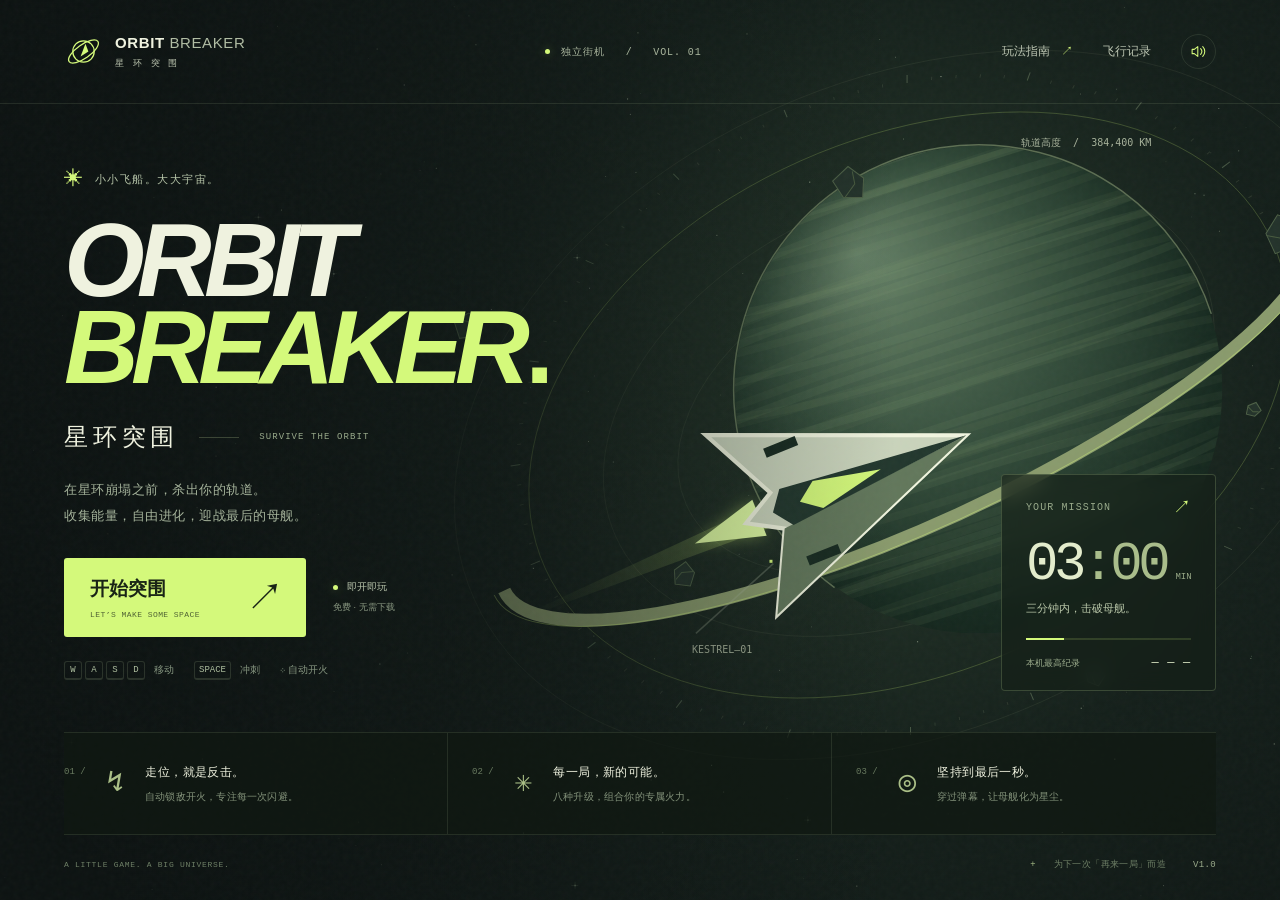
==== index.html @ 462aeab9 "feat: publish Orbit Breaker v1.0" ====
<!doctype html>
<html lang="zh-CN">
  <head>
    <meta charset="UTF-8" />
    <meta name="viewport" content="width=device-width, initial-scale=1.0, viewport-fit=cover" />
    <meta name="theme-color" content="#0c1211" />
    <meta name="description" content="星环突围 ORBIT BREAKER：三分钟太空生存街机。自动射击、自由升级、击破母舰。无需下载，电脑与手机即开即玩。" />
    <meta property="og:title" content="星环突围 · ORBIT BREAKER" />
    <meta property="og:description" content="一艘飞船，三分钟，整个星环。免费的太空生存街机。" />
    <meta property="og:type" content="website" />
    <title>星环突围 · ORBIT BREAKER</title>
    <link rel="icon" type="image/svg+xml" href="./favicon.svg" />
    <link rel="stylesheet" href="./styles.css" />
  </head>
  <body data-mode="home">
    <canvas id="universe" aria-label="星环突围游戏画面" tabindex="0"></canvas>
    <div class="grain" aria-hidden="true"></div>
    <header class="topbar">
      <a class="brand" href="./" aria-label="星环突围首页">
        <svg viewBox="0 0 40 40" aria-hidden="true"><ellipse cx="20" cy="20" rx="18" ry="7" transform="rotate(-35 20 20)"/><circle cx="20" cy="20" r="11"/><path d="M17 25 22 12 25 20Z"/></svg>
        <span>ORBIT<span class="brand-light"> BREAKER</span><small>星 环 突 围</small></span>
      </a>
      <span class="edition"><i></i> 独立街机 &nbsp; / &nbsp; VOL. 01</span>
      <nav aria-label="游戏菜单">
        <button class="text-button home-nav" id="how-to">玩法指南 <span>↗</span></button>
        <button class="text-button home-nav" id="records-button">飞行记录</button>
        <button class="icon-button" id="sound-button" aria-label="关闭音效" aria-pressed="true" title="关闭音效">
          <svg viewBox="0 0 24 24" aria-hidden="true"><path d="M11 5 6 9H3v6h3l5 4V5Zm4 3a6 6 0 0 1 0 8m3-11a10 10 0 0 1 0 14"/></svg>
        </button>
        <button class="icon-button" id="pause-button" aria-label="暂停游戏" title="暂停 · Esc" hidden>Ⅱ</button>
      </nav>
    </header>

    <main id="home" class="home">
      <section class="hero-copy" aria-labelledby="hero-title">
        <p class="eyebrow"><span class="tiny-cross">✳</span> 小小飞船。大大宇宙。</p>
        <h1 id="hero-title">ORBIT<br /><span>BREAKER<span class="title-dot">.</span></span></h1>
        <div class="chinese-title"><span>星环突围</span><span class="title-rule"></span><span class="mono">SURVIVE THE ORBIT</span></div>
        <p class="hero-description">在星环崩塌之前，杀出你的轨道。<br />收集能量，自由进化，迎战最后的母舰。</p>
        <div class="launch-actions">
          <button class="primary-button launch-button" data-start><span>开始突围<small>LET’S MAKE SOME SPACE</small></span><span class="launch-arrow">↗</span></button>
          <span class="launch-note"><span class="live-dot"></span> 即开即玩<br /><span>免费 · 无需下载</span></span>
        </div>
        <div class="key-hints"><span><kbd>W</kbd><kbd>A</kbd><kbd>S</kbd><kbd>D</kbd> 移动</span><span><kbd>SPACE</kbd> 冲刺</span><span class="auto-hint">⊹ 自动开火</span></div>
        <p class="touch-hint">左侧摇杆移动 · 右侧按钮冲刺 · 自动开火</p>
      </section>

      <aside class="mission-card">
        <div class="mission-top"><span class="mono">YOUR MISSION</span><span>↗</span></div>
        <div class="mission-number">03<span>:00</span><span class="mission-unit">MIN</span></div>
        <p>三分钟内，击破母舰。</p>
        <div class="mission-rule"></div>
        <div class="mission-bottom"><span>本机最高纪录</span><strong id="best-score">— — —</strong></div>
      </aside>

      <section class="feature-strip" aria-label="游戏特色">
        <div class="feature"><span class="feature-number">01 /</span><span class="feature-symbol">↯</span><div><h2>走位，就是反击。</h2><p>自动锁敌开火，专注每一次闪避。</p></div></div>
        <div class="feature"><span class="feature-number">02 /</span><span class="feature-symbol">✳</span><div><h2>每一局，新的可能。</h2><p>八种升级，组合你的专属火力。</p></div></div>
        <div class="feature"><span class="feature-number">03 /</span><span class="feature-symbol">◎</span><div><h2>坚持到最后一秒。</h2><p>穿过弹幕，让母舰化为星尘。</p></div></div>
      </section>
      <footer class="home-footer"><span>A LITTLE GAME. A BIG UNIVERSE.</span><span><span class="footer-cross">+</span> 为下一次「再来一局」而造 <span class="version">V1.0</span></span></footer>
    </main>

    <section id="hud" class="hud" aria-label="飞行仪表" hidden>
      <div class="hud-top">
        <div class="hud-left"><span class="hud-label">SCORE / 得分</span><strong id="score">000000</strong><span id="combo" class="combo">锁定目标，保持移动</span></div>
        <div class="hud-center"><span class="hud-label" id="mission-status">母舰将在 02:20 抵达</span><strong id="timer">03:00</strong><span class="timer-track"><span id="time-progress"></span></span></div>
        <div class="hud-right"><div class="shield-label"><span class="hud-label">SHIELD / 护盾</span><span id="health-text">100 / 100</span></div><div class="shield-track"><span id="health-bar"></span></div><span id="kills" class="hud-label">0 击破</span></div>
      </div>
      <div id="boss-hud" class="boss-hud" hidden><div><span>⚠ 毁灭者母舰</span><span id="boss-percent">100%</span></div><span class="boss-track"><span id="boss-bar"></span></span></div>
      <div class="hud-bottom"><div class="loadout"><span class="hud-label">BUILD / 改装</span><div id="loadout-icons"><span class="empty-loadout">收集绿色能量 → 三选一升级</span></div></div><div class="dash-control"><button id="dash-button" aria-label="冲刺"><span>»</span><span id="dash-label">冲刺就绪</span><kbd>SPACE</kbd></button></div></div>
      <div class="xp-row"><span id="level">LV. 01</span><div class="xp-track"><span id="xp-bar"></span></div><span id="xp-label">能量 0 / 28</span></div>
    </section>

    <div id="toast" class="toast" role="status" hidden></div>
    <div id="touch-controls" class="touch-controls" hidden><div id="joystick" class="joystick" aria-label="拖动摇杆移动"><span class="joystick-ring"></span><span id="joystick-knob" class="joystick-knob"></span><span class="joystick-label">MOVE</span></div><button id="touch-dash" class="touch-dash" aria-label="冲刺">»<small>DASH</small></button></div>

    <dialog id="help-dialog" class="panel-dialog">
      <button class="dialog-close" data-close aria-label="关闭玩法指南">×</button>
      <p class="eyebrow">FLIGHT MANUAL / 01</p><h2>第一次出航？</h2><p class="dialog-intro">你的飞船会自动攻击最近的敌人。你只管移动。</p>
      <ol class="manual-list"><li><span>01</span><div><h3>保持移动，穿过空隙。</h3><p>WASD 或方向键移动。手机拖动左下角摇杆。</p></div></li><li><span>02</span><div><h3>关键时刻，冲刺脱险。</h3><p>空格或冲刺按钮：向移动方向快速突进，短暂无敌。冷却约 3 秒。</p></div></li><li><span>03</span><div><h3>收集能量，改造飞船。</h3><p>靠近绿色晶体获取经验，升级时选择一项改装。珊瑚色晶体还会修复护盾。</p></div></li><li><span>04</span><div><h3>在三分钟内击破母舰。</h3><p>母舰在 02:20 抵达。顺着屏幕边缘的箭头接近它，边移动边输出。</p></div></li></ol>
      <p class="manual-note">Esc / P 暂停 · 升级时按 1 / 2 / 3 选择 · 切换页面会自动暂停</p>
      <button class="primary-button wide" data-start>准备好了，出发 ↗</button>
    </dialog>

    <dialog id="records-dialog" class="panel-dialog">
      <button class="dialog-close" data-close aria-label="关闭飞行记录">×</button>
      <p class="eyebrow">FLIGHT LOG</p><h2>每次出航，都算数。</h2><p class="dialog-intro">记录只保存在当前浏览器。</p>
      <div class="record-stats"><div><strong id="record-runs">0</strong><span>完成飞行</span></div><div><strong id="record-wins">0</strong><span>成功突围</span></div><div><strong id="record-kills">0</strong><span>累计击破</span></div></div>
      <div id="record-list"></div><button class="primary-button wide" data-start>开启下一次飞行 ↗</button>
    </dialog>

    <dialog id="upgrade-dialog" class="upgrade-dialog">
      <p class="eyebrow">SYSTEM UPGRADE / <span id="upgrade-level">LEVEL 02</span></p><h2>选择你的进化。</h2><p class="dialog-intro">战场已暂停。三选一，让下一轮火力更猛烈。</p>
      <div id="upgrade-options" class="upgrade-options"></div><p class="upgrade-tip">点击卡片，或按 <kbd>1</kbd> <kbd>2</kbd> <kbd>3</kbd> 选择</p>
    </dialog>

    <dialog id="pause-dialog" class="panel-dialog compact-dialog"><p class="eyebrow">TAKE A BREATH</p><h2>宇宙可以等一会儿。</h2><p class="dialog-intro">游戏已暂停。准备好后，继续你的突围。</p><button class="primary-button wide" id="resume-button">继续飞行 ↗</button><button class="secondary-button wide" id="quit-button">结束本局，返回基地</button></dialog>

    <dialog id="result-dialog" class="panel-dialog result-dialog">
      <p id="result-eyebrow" class="eyebrow">FLIGHT COMPLETE</p><div class="result-emblem" id="result-emblem">↗</div><h2 id="result-title">星环记住了你。</h2><p id="result-description" class="dialog-intro"></p>
      <div class="result-score"><span>本局得分</span><strong id="result-score">000000</strong><span id="new-record" hidden>✳ NEW PERSONAL BEST</span></div>
      <div class="record-stats result-stats"><div><strong id="result-time">00:00</strong><span>生存时间</span></div><div><strong id="result-kills">0</strong><span>击破敌舰</span></div><div><strong id="result-level">1</strong><span>改装等级</span></div></div>
      <button class="primary-button wide" data-start>再来一局 ↗</button><div class="result-actions"><button class="text-button" id="share-button">复制战绩与链接 ↗</button><button class="text-button" id="home-button">返回基地</button></div><p class="share-status" id="share-status" role="status"></p>
    </dialog>
    <noscript><div class="fatal-error">请启用 JavaScript 后再开始游戏。</div></noscript>
    <div class="fatal-error" id="fatal-error" role="alert" hidden></div>
    <script type="module" src="./src/main.mjs"></script>
  </body>
</html>
---- styles.css ----
:root{color-scheme:dark;--bg:#0c1211;--panel:#141e18;--lime:#d4f97b;--white:#eff2df;--muted:#9aa895;--line:#a4b49026;--coral:#ff9780;--font:Inter,"Helvetica Neue",Arial,"PingFang SC","Microsoft YaHei",sans-serif;--mono:"SFMono-Regular",Consolas,"Liberation Mono",monospace}
*{box-sizing:border-box}html,body{margin:0;min-height:100%;background:var(--bg);color:var(--white);font-family:var(--font)}body{overflow-x:hidden}button,a{-webkit-tap-highlight-color:transparent}button{font:inherit;color:inherit;cursor:pointer}button{border:0;background:none}button:disabled{cursor:default}button:focus-visible,a:focus-visible,canvas:focus-visible{outline:2px solid var(--lime);outline-offset:5px}button:hover{filter:brightness(1.12)}button:active{transform:translateY(1px)}a{color:inherit;text-decoration:none}[hidden]{display:none!important}::selection{background:var(--lime);color:var(--bg)}
#universe{position:fixed;inset:0;width:100%;height:100%;z-index:0;outline:none}.grain{position:fixed;inset:0;pointer-events:none;z-index:1;opacity:.045;background-image:url("data:image/svg+xml,%3Csvg viewBox='0 0 180 180' xmlns='http://www.w3.org/2000/svg'%3E%3Cfilter id='n'%3E%3CfeTurbulence type='fractalNoise' baseFrequency='.94' numOctaves='3' stitchTiles='stitch'/%3E%3C/filter%3E%3Cpath fill='%23fff' filter='url(%23n)' opacity='.7' d='M0 0h180v180H0z'/%3E%3C/svg%3E")}
.topbar{position:relative;z-index:5;height:104px;display:flex;align-items:center;justify-content:space-between;max-width:1600px;margin:auto;padding:0 5%;border-bottom:1px solid var(--line)}.brand{display:flex;align-items:center;gap:12px;font-weight:800;font-size:15px;letter-spacing:.04em}.brand svg{width:39px;height:39px;stroke:var(--lime);stroke-width:1.3;fill:none}.brand svg path{fill:var(--lime);stroke:none}.brand small{display:block;font-size:9px;letter-spacing:.35em;margin-top:6px;color:#bbc4af;font-weight:500}.brand-light{font-weight:400;color:#b1bda4}.edition{font:10px var(--mono);letter-spacing:.09em;color:#aab69e;display:flex;align-items:center}.edition i,.live-dot{display:inline-block;width:5px;height:5px;border-radius:50%;background:var(--lime);box-shadow:0 0 10px #d4f97b55}.edition i{margin-right:11px}.topbar nav{display:flex;align-items:center;gap:30px}.text-button{padding:10px 0;color:#bcc5b2;font-size:12px}.text-button span{margin-left:8px;color:var(--lime)}.icon-button{width:35px;height:35px;display:grid;place-items:center;border:1px solid var(--line);border-radius:50%;color:var(--lime);font-size:16px}.icon-button svg{width:17px;height:17px;fill:none;stroke:currentColor;stroke-width:1.5;stroke-linecap:round;stroke-linejoin:round}.icon-button[aria-pressed=false]{color:#6f7d70}.home{position:relative;z-index:2;max-width:1600px;margin:auto;padding:0 5%}.hero-copy{padding:64px 0 52px;width:57%;position:relative}.eyebrow{font-size:11px;letter-spacing:.14em;color:#b7c5a9;margin:0 0 27px;display:flex;align-items:center;gap:10px}.tiny-cross{font-size:19px;color:var(--lime)}h1{font-size:clamp(72px,8.1vw,127px);line-height:.84;letter-spacing:-.075em;margin:0 0 26px;font-weight:900;font-style:italic}h1>span{color:var(--lime)}.title-dot{font-style:normal;margin-left:3px}.chinese-title{display:flex;align-items:center;gap:20px;margin-top:30px}.chinese-title>span:first-child{font-size:24px;font-weight:500;letter-spacing:.2em}.title-rule{width:40px;height:1px;background:#a2b3864d}.mono{font:10px var(--mono);letter-spacing:.11em;color:#99aa8b}.chinese-title .mono{font-size:9px;letter-spacing:.12em}.hero-description{color:#a5b39b;font-size:13px;line-height:1.95;letter-spacing:.04em;margin:24px 0 30px}.launch-actions{display:flex;align-items:center;gap:27px}.primary-button{display:flex;justify-content:space-between;align-items:center;background:var(--lime);color:#192416;min-height:54px;padding:15px 24px;font-size:14px;font-weight:700;border-radius:3px;transition:background .15s,transform .15s}.primary-button:hover{background:#e4ffa6;box-shadow:0 5px 25px #a8d75013}.launch-button{min-width:242px;padding:18px 22px 18px 26px;text-align:left;font-size:19px}.launch-button small{display:block;font:8px var(--mono);letter-spacing:.055em;margin-top:8px;font-weight:500;opacity:.7}.launch-arrow{font:38px var(--font);font-weight:300;margin-left:37px;line-height:1}.launch-note{font-size:10px;color:#b8c4ab;line-height:2}.launch-note .live-dot{margin-right:6px}.launch-note>span:last-child{color:#899781;font-size:9px}.key-hints{display:flex;align-items:center;gap:20px;color:#879781;font-size:10px;margin-top:24px}.key-hints>span{display:flex;align-items:center;gap:3px}.key-hints kbd:last-of-type{margin-right:6px}kbd{display:inline-grid;place-items:center;min-width:18px;height:19px;padding:1px 4px;border:1px solid #a0b48c32;border-bottom-width:2px;border-radius:3px;font:9px var(--mono);color:#aebf9f}.auto-hint{gap:5px!important}.touch-hint{display:none}
.mission-card{position:absolute;right:5%;top:370px;width:215px;background:#141f18a6;backdrop-filter:blur(10px);padding:20px 24px;border:1px solid #bbd79838;border-radius:4px}.mission-top{display:flex;justify-content:space-between;align-items:center}.mission-top>span:last-child{color:var(--lime);font-size:18px}.mission-number{font:54px var(--mono);letter-spacing:-.08em;margin-top:15px;display:flex;align-items:baseline;color:#e3eccc}.mission-number>span:first-child{color:#a9bd8b}.mission-unit{font:9px var(--mono);letter-spacing:0;margin-left:9px;color:#99aa88}.mission-card p{font-size:11px;color:#b9c7a9;margin:6px 0 22px}.mission-rule{height:2px;margin-bottom:16px;background:linear-gradient(90deg,var(--lime) 23%,#d4f97b26 23%)}.mission-bottom{display:flex;justify-content:space-between;align-items:center;font-size:9px;color:#9eae8e}.mission-bottom strong{font:12px var(--mono);color:#d4e0bf;letter-spacing:.06em}.feature-strip{display:grid;grid-template-columns:repeat(3,1fr);border-top:1px solid var(--line);border-bottom:1px solid var(--line);background:#111912b3}.feature{display:flex;gap:21px;align-items:center;position:relative;padding:31px 24px 30px}.feature:not(:last-child){border-right:1px solid var(--line)}.feature:first-child{padding-left:0}.feature-number{align-self:flex-start;font:9px var(--mono);color:#697a60;margin-top:3px}.feature-symbol{font-size:29px;color:#aabf87;font-family:var(--mono);line-height:1}.feature h2{font-size:12px;font-weight:500;letter-spacing:.04em;margin:0 0 9px}.feature p{font-size:10px;letter-spacing:.02em;margin:0;color:#84937b}.home-footer{display:flex;justify-content:space-between;align-items:center;padding:23px 0;color:#6f8067;font:8px var(--mono);letter-spacing:.09em}.home-footer>span:last-child{font-family:var(--font);font-size:9px;letter-spacing:.04em}.footer-cross{margin-right:15px;color:#a0b783}.version{margin-left:24px;color:#9aab8b;font-family:var(--mono)}
body[data-mode=game]{overflow:hidden}body[data-mode=game] .topbar{position:fixed;width:100%;height:72px;max-width:none;padding:0 32px;border:0;pointer-events:none}body[data-mode=game] .topbar nav,body[data-mode=game] .brand{pointer-events:auto}body[data-mode=game] .brand small,body[data-mode=game] .edition{display:none}body[data-mode=game] .brand{font-size:11px}body[data-mode=game] .brand svg{width:28px;height:28px}body[data-mode=game] .topbar nav{gap:10px}.hud{position:fixed;z-index:3;inset:0;pointer-events:none}.hud-top{position:absolute;top:92px;left:40px;right:40px;display:flex;justify-content:space-between;gap:20px}.hud-label{font:9px var(--mono);letter-spacing:.06em;color:#9caa8e}.hud-left,.hud-center,.hud-right{display:flex;flex-direction:column;gap:8px;min-width:190px}.hud-left>strong{font:32px var(--mono);letter-spacing:-.05em}.combo{font:10px var(--font);color:var(--lime);min-height:14px}.hud-center{text-align:center;position:absolute;left:50%;transform:translateX(-50%)}.hud-center>strong{font:38px var(--mono);letter-spacing:-.06em}.timer-track{width:140px;height:2px;margin:auto;background:#a6be7930}.timer-track>span{display:block;height:100%;background:#c3d5a3;width:100%}.hud-right{align-items:flex-end}.shield-label{display:flex;align-items:center;gap:16px}.shield-label>span:last-child{font:10px var(--mono);color:#d0dcbf}.shield-track{height:6px;background:#697e5738;width:200px}.shield-track>span{display:block;height:100%;background:var(--lime);width:100%;transition:width .15s}.hud-bottom{position:absolute;bottom:60px;left:40px;right:40px;display:flex;justify-content:space-between;align-items:end}.loadout{display:flex;flex-direction:column;gap:11px}#loadout-icons{display:flex;gap:6px;min-height:32px;align-items:center}.empty-loadout{font-size:10px;color:#8b9b80}.loadout-icon{display:grid;place-items:center;width:34px;height:34px;border:1px solid #8caa6750;border-radius:4px;color:var(--lime);font-size:22px;background:#18221ae6;position:relative;pointer-events:auto}.loadout-icon small{font:9px var(--mono);position:absolute;bottom:-2px;right:0;background:#17201a;padding:1px 3px;color:#dce7cd}.dash-control{pointer-events:auto}.dash-control button{display:flex;align-items:center;gap:12px;border:1px solid #c2de9755;background:#18221a88;border-radius:4px;padding:10px 16px;color:var(--lime)}.dash-control button>span:first-child{font-size:27px}.dash-control button>span:nth-child(2){font-size:11px;min-width:55px}.dash-control button:disabled{opacity:.45}.xp-row{position:absolute;bottom:20px;left:40px;right:40px;display:flex;align-items:center;gap:15px;font:10px var(--mono);color:#bdd397}.xp-row>span{white-space:nowrap}.xp-track{flex:1;height:3px;background:#a4c88425}.xp-track>span{display:block;width:0;height:100%;background:var(--lime);transition:width .15s}.boss-hud{position:absolute;left:50%;top:193px;transform:translateX(-50%);width:min(370px,55vw)}.boss-hud>div{display:flex;justify-content:space-between;color:var(--coral);font-size:10px;margin-bottom:7px}.boss-track{display:block;height:4px;background:#ff786322}.boss-track>span{display:block;height:100%;background:var(--coral);width:100%}.toast{position:fixed;z-index:8;top:28%;left:50%;transform:translateX(-50%);background:#1a2717ed;border:1px solid #a7ce7044;border-radius:4px;color:var(--lime);font-size:12px;letter-spacing:.06em;padding:14px 22px;pointer-events:none;text-align:center;max-width:80vw}.touch-controls{display:none;position:fixed;inset:0;pointer-events:none;z-index:4}.joystick{position:absolute;left:26px;bottom:86px;width:128px;height:128px;border:1px solid #d4f97b25;background:#d4f97b05;border-radius:50%;touch-action:none;pointer-events:auto;display:grid;place-items:center;user-select:none}.joystick-ring{width:88px;height:88px;border:1px solid #d4f97b20;border-radius:50%}.joystick-knob{position:absolute;width:48px;height:48px;border-radius:50%;background:#d4f97b25;border:1px solid #d4f97b66;pointer-events:none}.joystick-label{position:absolute;bottom:-20px;font:9px var(--mono);color:#8ea77a;letter-spacing:.1em}.touch-dash{position:absolute;right:33px;bottom:104px;border-radius:50%;width:84px;height:84px;display:flex;align-items:center;justify-content:center;flex-direction:column;background:#d4f97b1a;border:1px solid #d4f97b77;color:var(--lime);font-size:38px;line-height:1;touch-action:none;pointer-events:auto}.touch-dash small{font:9px var(--mono);margin-top:3px}.touch-dash:disabled{opacity:.4}
dialog{color:var(--white);font-family:var(--font);border:1px solid #a6c87a38;background:#121b15f7;border-radius:8px;box-shadow:0 25px 100px #0009;max-height:calc(100dvh - 40px);overflow-y:auto}dialog::backdrop{background:#070d0bcc;backdrop-filter:blur(9px)}.panel-dialog{width:min(520px,calc(100% - 32px));padding:38px}.panel-dialog .eyebrow,.upgrade-dialog .eyebrow{font:9px var(--mono);color:var(--lime);margin:0 0 20px;letter-spacing:.12em}.panel-dialog h2,.upgrade-dialog h2{font-size:28px;letter-spacing:-.03em;font-weight:550;margin:0 0 15px}.dialog-intro{font-size:12px;color:#9cac8e;line-height:1.8;margin:0 0 24px}.dialog-close{position:absolute;top:14px;right:18px;font-size:25px;color:#99ad88;line-height:1}.wide{width:100%;justify-content:center;margin-top:18px}.manual-list{list-style:none;padding:0;margin:25px 0}.manual-list li{display:flex;gap:15px;margin:20px 0}.manual-list li>span{font:11px var(--mono);color:var(--lime);padding-top:2px}.manual-list h3{font-size:13px;font-weight:500;margin:0 0 6px}.manual-list p{font-size:11px;line-height:1.8;color:#92a387;margin:0}.manual-note{font-size:9px;line-height:1.9;color:#7f9273;border-top:1px solid var(--line);padding-top:15px}.record-stats{display:flex;justify-content:space-between;padding:22px 0;border-block:1px solid var(--line);margin-bottom:20px;gap:10px}.record-stats>div{display:flex;flex-direction:column;gap:8px;text-align:center;flex:1}.record-stats strong{font:24px var(--mono);color:#d1e7b1}.record-stats span{font-size:10px;color:#92a283}.empty-record{font-size:12px;color:#9cae8a;text-align:center;padding:18px 0 25px;line-height:1.9}.record-row{display:flex;align-items:center;justify-content:space-between;padding:12px 0;border-bottom:1px solid var(--line);font:11px var(--mono);color:#adbe9b}.record-row span:first-child{font-family:var(--font);color:#a6b591}.record-row strong{color:var(--lime)}.upgrade-dialog{width:min(860px,calc(100% - 32px));padding:40px;text-align:center}.upgrade-dialog .eyebrow{justify-content:center}.upgrade-options{display:grid;grid-template-columns:repeat(3,1fr);gap:14px;text-align:left}.upgrade-card{border:1px solid #a6c67940;border-radius:5px;padding:23px 20px;background:#1c281cb3;text-align:left;transition:border-color .15s,transform .15s;position:relative;min-height:225px}.upgrade-card:hover,.upgrade-card:focus-visible{border-color:var(--lime);transform:translateY(-4px);background:#233221}.upgrade-card.blue{--card-color:#b7c7ff}.upgrade-card.coral{--card-color:#ffac8e}.upgrade-card.lime{--card-color:var(--lime)}.upgrade-card .upgrade-icon{font:42px var(--mono);line-height:1.4;color:var(--card-color);display:block;margin-bottom:12px}.upgrade-card .upgrade-label{font:8px var(--mono);color:#97ab85;letter-spacing:.12em}.upgrade-card h3{font-size:17px;font-weight:500;margin:9px 0}.upgrade-card p{font-size:11px;color:#9fb58d;line-height:1.8;margin:0}.upgrade-card .choice-key{position:absolute;right:13px;top:13px}.upgrade-tip{font-size:10px;color:#7f9770;margin:24px 0 0}.compact-dialog{padding:42px 36px}.compact-dialog h2{font-size:24px}.secondary-button{border:1px solid #a6c87a38;border-radius:4px;min-height:47px;font-size:12px;color:#9fb58d;margin-top:12px}.result-dialog{text-align:center}.result-dialog .eyebrow{justify-content:center}.result-emblem{font-size:52px;color:var(--lime);line-height:1.2;margin-bottom:14px}.result-score{display:flex;flex-direction:column;gap:10px;margin:25px 0}.result-score>span:first-child{font-size:10px;color:#95a985}.result-score strong{font:52px var(--mono);color:var(--lime);letter-spacing:-.07em}.result-score #new-record{font:9px var(--mono);color:var(--coral);letter-spacing:.1em}.result-stats{border-bottom:0;margin-bottom:0;padding-bottom:6px}.result-actions{display:flex;justify-content:space-between;margin-top:14px}.share-status{font-size:10px;color:#a4b992;line-height:1.6;margin:8px 0 0;overflow-wrap:anywhere}.fatal-error{position:fixed;z-index:50;inset:25% 10% auto;padding:30px;background:#232c20;border:1px solid var(--coral);font-size:14px;line-height:1.8}
@media(min-width:1600px){.hero-copy{padding-top:80px;padding-bottom:72px}.mission-card{top:410px}}
@media(max-width:1100px){.edition{display:none}.topbar{height:86px}.hero-copy{padding-top:53px;width:65%}h1{font-size:9.1vw}.mission-card{top:338px;width:195px;right:5%;padding:18px}.feature{gap:13px;padding:26px 17px}.feature-number{display:none}.feature-symbol{font-size:26px}.feature h2{font-size:11px}.feature p{font-size:9px}.key-hints{gap:12px}.mission-number{font-size:47px}}
@media(max-width:760px){.topbar{height:76px;padding:0 6%}.brand{font-size:12px;gap:8px}.brand small{font-size:8px}.brand svg{width:31px;height:31px}.topbar nav{gap:16px}.topbar .text-button{font-size:10px}#records-button{display:none}.home{padding:0 6%}.hero-copy{padding:48px 0 32px;width:100%;min-height:630px;display:flex;flex-direction:column;align-items:flex-start}.eyebrow{font-size:9px;letter-spacing:.1em;margin-bottom:27px}h1{font-size:clamp(66px,14vw,102px);line-height:.87;letter-spacing:-.07em;margin-bottom:12px}.chinese-title{gap:12px;margin-top:15px}.chinese-title>span:first-child{font-size:19px}.chinese-title .mono{font-size:7px}.title-rule{width:28px}.hero-description{font-size:11px;line-height:1.9;margin:21px 0 25px}.launch-actions{margin-top:auto;gap:18px;padding-top:90px}.launch-button{min-width:221px;padding:17px 22px;font-size:17px}.launch-button small{font-size:7px}.launch-arrow{font-size:31px;margin-left:20px}.launch-note{font-size:9px}.launch-note>span:last-child{font-size:8px}.key-hints{margin-top:20px;gap:13px;font-size:8px}.key-hints kbd{height:17px;min-width:16px;font-size:8px}.mission-card{display:none}.feature-strip{grid-template-columns:1fr}.feature,.feature:first-child{padding:21px 0;gap:23px}.feature:not(:last-child){border-right:0;border-bottom:1px solid var(--line)}.feature-number{display:block;font-size:9px;width:25px;margin-top:3px}.feature-symbol{width:28px;text-align:center}.feature h2{font-size:12px;margin-bottom:6px}.feature p{font-size:10px}.home-footer{padding:25px 0;gap:20px;font-size:7px}.home-footer>span:last-child{font-size:8px;text-align:right}.footer-cross{display:none}.version{margin-left:9px}.hud-top{left:20px;right:20px;top:86px}.hud-left,.hud-center,.hud-right{min-width:0;gap:6px}.hud-left>strong{font-size:23px}.hud-label{font-size:8px}.hud-center>strong{font-size:30px}.hud-center .hud-label{font-size:7px}.timer-track{width:90px}.hud-right{margin-left:auto}.shield-label{flex-direction:column;align-items:flex-end;gap:5px}.shield-track{width:83px;height:4px}.shield-label>span:last-child{font-size:9px}.combo{font-size:8px;max-width:115px}.hud-bottom{bottom:68px;left:20px;right:20px}.loadout{gap:7px}.empty-loadout{font-size:9px}.loadout-icon{width:26px;height:26px;font-size:17px}#loadout-icons{flex-wrap:wrap;max-width:235px}.loadout-icon small{font-size:7px}.dash-control button{gap:7px;padding:8px 10px}.dash-control button>span:nth-child(2){font-size:9px}.dash-control button kbd{display:none}.xp-row{bottom:25px;left:20px;right:20px;gap:10px;font-size:8px}body[data-mode=game] .topbar{height:62px;padding:0 20px}body[data-mode=game] .brand-light{display:none}.boss-hud{top:167px;width:52vw}.boss-hud>div{font-size:8px}.panel-dialog{padding:30px 25px;max-height:calc(100dvh - 30px)}.panel-dialog h2{font-size:24px}.dialog-intro{font-size:11px}.upgrade-dialog{padding:26px 22px}.upgrade-dialog h2{font-size:24px}.upgrade-options{grid-template-columns:1fr;gap:9px}.upgrade-card{min-height:110px;padding:18px 16px 16px 84px}.upgrade-card .upgrade-icon{position:absolute;left:20px;top:22px;font-size:33px}.upgrade-card h3{font-size:16px;margin:6px 0}.upgrade-card p{font-size:10px}.upgrade-card .choice-key{top:11px;right:11px}.upgrade-tip{margin-top:18px}.upgrade-dialog .dialog-intro{margin-bottom:19px}.record-stats strong{font-size:22px}.result-score strong{font-size:44px}}
@media(pointer:coarse),(max-width:760px){.key-hints{display:none}.touch-hint{display:block;font-size:9px;color:#8fa27d;margin:19px 0 0;letter-spacing:.04em}.touch-controls:not([hidden]){display:block}.dash-control{display:none}.hud-bottom{bottom:58px}.empty-loadout{font-size:9px}.loadout .hud-label{display:none}}
@media(max-height:600px) and (orientation:landscape){.topbar{height:65px}.hero-copy{padding-top:30px;padding-bottom:30px}.hero-description{margin:15px 0 20px}.key-hints{margin-top:17px}.mission-card{top:290px}.hud-top{top:70px}.boss-hud{top:143px}.panel-dialog{padding:25px}.result-emblem{display:none}.result-score{margin:14px 0}.result-score strong{font-size:34px}.record-stats{padding:14px 0}.upgrade-options{grid-template-columns:repeat(3,1fr)}.upgrade-card{padding:15px;min-height:175px}.upgrade-card .upgrade-icon{position:static;font-size:28px;margin-bottom:7px}.upgrade-dialog{padding:23px}.joystick{bottom:70px;width:110px;height:110px}.touch-dash{bottom:85px;width:74px;height:74px}.hud-bottom{bottom:55px}}
@media(prefers-reduced-motion:reduce){*{scroll-behavior:auto!important;transition:none!important}.grain{display:none}}
@media(max-width:760px){#records-button{display:block}.topbar nav{gap:12px}.joystick{bottom:110px}}
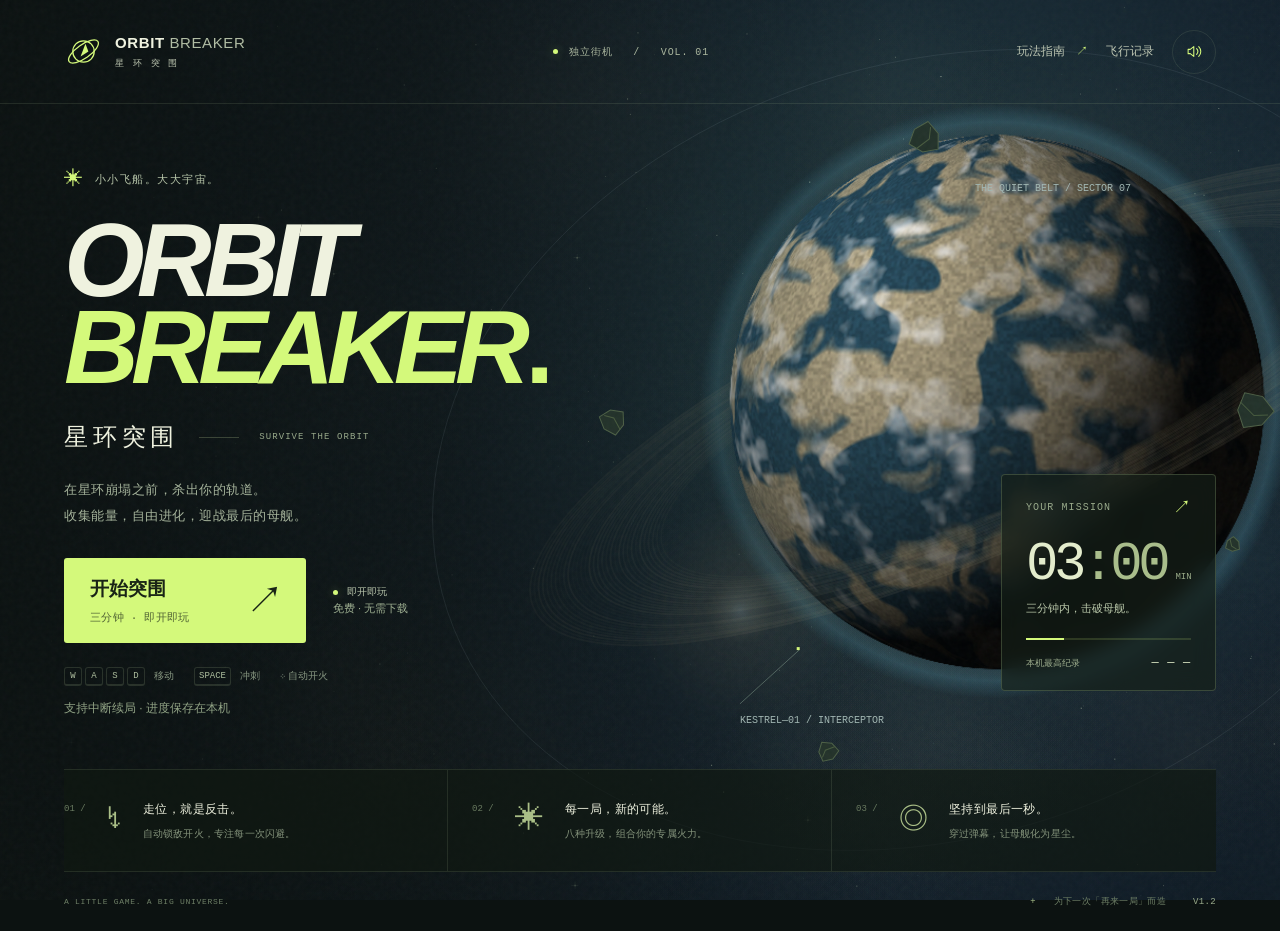
==== commit 566db5ea: "feat: improve mobile controls and resume in v1.2.0" ====
--- a/index.html
+++ b/index.html
@@ -4,45 +4,89 @@
     <meta charset="UTF-8" />
     <meta name="viewport" content="width=device-width, initial-scale=1.0, viewport-fit=cover" />
     <meta name="theme-color" content="#0c1211" />
-    <meta name="description" content="星环突围 ORBIT BREAKER：三分钟太空生存街机。自动射击、自由升级、击破母舰。无需下载，电脑与手机即开即玩。" />
+    <meta
+      name="description"
+      content="星环突围 ORBIT BREAKER：三分钟太空生存街机。自动射击、自由升级、击破母舰。无需下载，电脑与手机即开即玩。"
+    />
     <meta property="og:title" content="星环突围 · ORBIT BREAKER" />
     <meta property="og:description" content="一艘飞船，三分钟，整个星环。免费的太空生存街机。" />
     <meta property="og:type" content="website" />
     <title>星环突围 · ORBIT BREAKER</title>
-    <link rel="icon" type="image/svg+xml" href="./favicon.svg" />
-    <link rel="stylesheet" href="./styles.css" />
+    <link rel="icon" type="image/svg+xml" href="./releases/1.2.0/favicon.svg" />
+    <link rel="stylesheet" href="./releases/1.2.0/styles.css" />
+    <link rel="stylesheet" href="./releases/1.2.0/mobile.css" />
   </head>
   <body data-mode="home">
     <canvas id="universe" aria-label="星环突围游戏画面" tabindex="0"></canvas>
     <div class="grain" aria-hidden="true"></div>
     <header class="topbar">
       <a class="brand" href="./" aria-label="星环突围首页">
-        <svg viewBox="0 0 40 40" aria-hidden="true"><ellipse cx="20" cy="20" rx="18" ry="7" transform="rotate(-35 20 20)"/><circle cx="20" cy="20" r="11"/><path d="M17 25 22 12 25 20Z"/></svg>
+        <svg viewBox="0 0 40 40" aria-hidden="true">
+          <ellipse cx="20" cy="20" rx="18" ry="7" transform="rotate(-35 20 20)" />
+          <circle cx="20" cy="20" r="11" />
+          <path d="M17 25 22 12 25 20Z" />
+        </svg>
         <span>ORBIT<span class="brand-light"> BREAKER</span><small>星 环 突 围</small></span>
       </a>
       <span class="edition"><i></i> 独立街机 &nbsp; / &nbsp; VOL. 01</span>
       <nav aria-label="游戏菜单">
         <button class="text-button home-nav" id="how-to">玩法指南 <span>↗</span></button>
         <button class="text-button home-nav" id="records-button">飞行记录</button>
-        <button class="icon-button" id="sound-button" aria-label="关闭音效" aria-pressed="true" title="关闭音效">
-          <svg viewBox="0 0 24 24" aria-hidden="true"><path d="M11 5 6 9H3v6h3l5 4V5Zm4 3a6 6 0 0 1 0 8m3-11a10 10 0 0 1 0 14"/></svg>
+        <button
+          class="icon-button"
+          id="sound-button"
+          aria-label="关闭音效"
+          aria-pressed="true"
+          title="关闭音效"
+        >
+          <svg viewBox="0 0 24 24" aria-hidden="true">
+            <path d="M11 5 6 9H3v6h3l5 4V5Zm4 3a6 6 0 0 1 0 8m3-11a10 10 0 0 1 0 14" />
+          </svg>
         </button>
-        <button class="icon-button" id="pause-button" aria-label="暂停游戏" title="暂停 · Esc" hidden>Ⅱ</button>
+        <button
+          class="icon-button"
+          id="pause-button"
+          aria-label="暂停游戏"
+          title="暂停 · Esc"
+          hidden
+        >
+          Ⅱ
+        </button>
       </nav>
     </header>
 
     <main id="home" class="home">
       <section class="hero-copy" aria-labelledby="hero-title">
         <p class="eyebrow"><span class="tiny-cross">✳</span> 小小飞船。大大宇宙。</p>
-        <h1 id="hero-title">ORBIT<br /><span>BREAKER<span class="title-dot">.</span></span></h1>
-        <div class="chinese-title"><span>星环突围</span><span class="title-rule"></span><span class="mono">SURVIVE THE ORBIT</span></div>
-        <p class="hero-description">在星环崩塌之前，杀出你的轨道。<br />收集能量，自由进化，迎战最后的母舰。</p>
+        <h1 id="hero-title">
+          ORBIT<br /><span>BREAKER<span class="title-dot">.</span></span>
+        </h1>
+        <div class="chinese-title">
+          <span>星环突围</span><span class="title-rule"></span
+          ><span class="mono">SURVIVE THE ORBIT</span>
+        </div>
+        <p class="hero-description">
+          在星环崩塌之前，杀出你的轨道。<br />收集能量，自由进化，迎战最后的母舰。
+        </p>
         <div class="launch-actions">
-          <button class="primary-button launch-button" data-start><span>开始突围<small>LET’S MAKE SOME SPACE</small></span><span class="launch-arrow">↗</span></button>
-          <span class="launch-note"><span class="live-dot"></span> 即开即玩<br /><span>免费 · 无需下载</span></span>
-        </div>
-        <div class="key-hints"><span><kbd>W</kbd><kbd>A</kbd><kbd>S</kbd><kbd>D</kbd> 移动</span><span><kbd>SPACE</kbd> 冲刺</span><span class="auto-hint">⊹ 自动开火</span></div>
-        <p class="touch-hint">左侧摇杆移动 · 右侧按钮冲刺 · 自动开火</p>
+          <button class="primary-button launch-button" id="launch-button" data-start>
+            <span
+              ><span id="launch-title">开始突围</span
+              ><small id="launch-subtitle">三分钟 · 即开即玩</small></span
+            ><span class="launch-arrow">↗</span>
+          </button>
+          <span class="launch-note"
+            ><span class="live-dot"></span> 即开即玩<br /><span class="download-note"
+              >免费 · 无需下载</span
+            ><button id="new-run-button" class="text-button" hidden>新开一局 ↗</button></span
+          >
+        </div>
+        <div class="key-hints">
+          <span><kbd>W</kbd><kbd>A</kbd><kbd>S</kbd><kbd>D</kbd> 移动</span
+          ><span><kbd>SPACE</kbd> 冲刺</span><span class="auto-hint">⊹ 自动开火</span>
+        </div>
+        <p class="touch-hint">拖动飞行 · 快划或双击冲刺</p>
+        <p class="save-note" id="save-state-hint">支持中断续局 · 进度保存在本机</p>
       </section>
 
       <aside class="mission-card">
@@ -50,61 +94,190 @@
         <div class="mission-number">03<span>:00</span><span class="mission-unit">MIN</span></div>
         <p>三分钟内，击破母舰。</p>
         <div class="mission-rule"></div>
-        <div class="mission-bottom"><span>本机最高纪录</span><strong id="best-score">— — —</strong></div>
+        <div class="mission-bottom">
+          <span>本机最高纪录</span><strong id="best-score">— — —</strong>
+        </div>
       </aside>
 
       <section class="feature-strip" aria-label="游戏特色">
-        <div class="feature"><span class="feature-number">01 /</span><span class="feature-symbol">↯</span><div><h2>走位，就是反击。</h2><p>自动锁敌开火，专注每一次闪避。</p></div></div>
-        <div class="feature"><span class="feature-number">02 /</span><span class="feature-symbol">✳</span><div><h2>每一局，新的可能。</h2><p>八种升级，组合你的专属火力。</p></div></div>
-        <div class="feature"><span class="feature-number">03 /</span><span class="feature-symbol">◎</span><div><h2>坚持到最后一秒。</h2><p>穿过弹幕，让母舰化为星尘。</p></div></div>
+        <div class="feature">
+          <span class="feature-number">01 /</span><span class="feature-symbol">↯</span>
+          <div>
+            <h2>走位，就是反击。</h2>
+            <p>自动锁敌开火，专注每一次闪避。</p>
+          </div>
+        </div>
+        <div class="feature">
+          <span class="feature-number">02 /</span><span class="feature-symbol">✳</span>
+          <div>
+            <h2>每一局，新的可能。</h2>
+            <p>八种升级，组合你的专属火力。</p>
+          </div>
+        </div>
+        <div class="feature">
+          <span class="feature-number">03 /</span><span class="feature-symbol">◎</span>
+          <div>
+            <h2>坚持到最后一秒。</h2>
+            <p>穿过弹幕，让母舰化为星尘。</p>
+          </div>
+        </div>
       </section>
-      <footer class="home-footer"><span>A LITTLE GAME. A BIG UNIVERSE.</span><span><span class="footer-cross">+</span> 为下一次「再来一局」而造 <span class="version">V1.0</span></span></footer>
+      <footer class="home-footer">
+        <span>A LITTLE GAME. A BIG UNIVERSE.</span
+        ><span
+          ><span class="footer-cross">+</span> 为下一次「再来一局」而造
+          <span class="version">V1.2</span></span
+        >
+      </footer>
     </main>
 
     <section id="hud" class="hud" aria-label="飞行仪表" hidden>
       <div class="hud-top">
-        <div class="hud-left"><span class="hud-label">SCORE / 得分</span><strong id="score">000000</strong><span id="combo" class="combo">锁定目标，保持移动</span></div>
-        <div class="hud-center"><span class="hud-label" id="mission-status">母舰将在 02:20 抵达</span><strong id="timer">03:00</strong><span class="timer-track"><span id="time-progress"></span></span></div>
-        <div class="hud-right"><div class="shield-label"><span class="hud-label">SHIELD / 护盾</span><span id="health-text">100 / 100</span></div><div class="shield-track"><span id="health-bar"></span></div><span id="kills" class="hud-label">0 击破</span></div>
-      </div>
-      <div id="boss-hud" class="boss-hud" hidden><div><span>⚠ 毁灭者母舰</span><span id="boss-percent">100%</span></div><span class="boss-track"><span id="boss-bar"></span></span></div>
-      <div class="hud-bottom"><div class="loadout"><span class="hud-label">BUILD / 改装</span><div id="loadout-icons"><span class="empty-loadout">收集绿色能量 → 三选一升级</span></div></div><div class="dash-control"><button id="dash-button" aria-label="冲刺"><span>»</span><span id="dash-label">冲刺就绪</span><kbd>SPACE</kbd></button></div></div>
-      <div class="xp-row"><span id="level">LV. 01</span><div class="xp-track"><span id="xp-bar"></span></div><span id="xp-label">能量 0 / 28</span></div>
+        <div class="hud-left">
+          <span class="hud-label">得分</span><strong id="score">000000</strong
+          ><span id="combo" class="combo">锁定目标，保持移动</span>
+        </div>
+        <div class="hud-center">
+          <span class="hud-label" id="mission-status">母舰 02:20</span
+          ><strong id="timer">03:00</strong
+          ><span class="timer-track"><span id="time-progress"></span></span>
+        </div>
+        <div class="hud-right">
+          <div class="shield-label">
+            <span class="hud-label">护盾</span><span id="health-text">100 / 100</span>
+          </div>
+          <div class="shield-track"><span id="health-bar"></span></div>
+          <span id="kills" class="hud-label">0 击破</span>
+        </div>
+      </div>
+      <div id="boss-hud" class="boss-hud" hidden>
+        <div><span>⚠ 毁灭者母舰</span><span id="boss-percent">100%</span></div>
+        <span class="boss-track"><span id="boss-bar"></span></span>
+      </div>
+      <div class="hud-bottom">
+        <div class="loadout">
+          <span class="hud-label">改装</span>
+          <div id="loadout-icons"><span class="empty-loadout">收集绿光，选择改装</span></div>
+        </div>
+        <div class="dash-control">
+          <button id="dash-button" aria-label="冲刺">
+            <span>»</span><span id="dash-label">冲刺就绪</span><kbd>SPACE</kbd>
+          </button>
+        </div>
+      </div>
+      <div class="xp-row">
+        <span id="level">LV. 01</span>
+        <div class="xp-track"><span id="xp-bar"></span></div>
+        <span id="xp-label">能量 0 / 16</span>
+      </div>
     </section>
 
     <div id="toast" class="toast" role="status" hidden></div>
-    <div id="touch-controls" class="touch-controls" hidden><div id="joystick" class="joystick" aria-label="拖动摇杆移动"><span class="joystick-ring"></span><span id="joystick-knob" class="joystick-knob"></span><span class="joystick-label">MOVE</span></div><button id="touch-dash" class="touch-dash" aria-label="冲刺">»<small>DASH</small></button></div>
+    <div id="touch-controls" class="touch-controls" hidden>
+      <div id="joystick" class="joystick" aria-label="拖动摇杆移动">
+        <span class="joystick-ring"></span><span id="joystick-knob" class="joystick-knob"></span
+        ><span class="joystick-label">拖动飞行</span>
+      </div>
+      <button id="touch-dash" class="touch-dash" aria-label="冲刺">
+        »<small id="touch-dash-label">冲刺</small>
+      </button>
+    </div>
 
     <dialog id="help-dialog" class="panel-dialog">
       <button class="dialog-close" data-close aria-label="关闭玩法指南">×</button>
-      <p class="eyebrow">FLIGHT MANUAL / 01</p><h2>第一次出航？</h2><p class="dialog-intro">你的飞船会自动攻击最近的敌人。你只管移动。</p>
-      <ol class="manual-list"><li><span>01</span><div><h3>保持移动，穿过空隙。</h3><p>WASD 或方向键移动。手机拖动左下角摇杆。</p></div></li><li><span>02</span><div><h3>关键时刻，冲刺脱险。</h3><p>空格或冲刺按钮：向移动方向快速突进，短暂无敌。冷却约 3 秒。</p></div></li><li><span>03</span><div><h3>收集能量，改造飞船。</h3><p>靠近绿色晶体获取经验，升级时选择一项改装。珊瑚色晶体还会修复护盾。</p></div></li><li><span>04</span><div><h3>在三分钟内击破母舰。</h3><p>母舰在 02:20 抵达。顺着屏幕边缘的箭头接近它，边移动边输出。</p></div></li></ol>
-      <p class="manual-note">Esc / P 暂停 · 升级时按 1 / 2 / 3 选择 · 切换页面会自动暂停</p>
-      <button class="primary-button wide" data-start>准备好了，出发 ↗</button>
+      <p class="eyebrow">FLIGHT MANUAL / 01</p>
+      <h2>第一次出航？</h2>
+      <p class="dialog-intro">你的飞船会自动攻击最近的敌人。你只管移动。</p>
+      <ol class="manual-list">
+        <li>
+          <span>01</span>
+          <div>
+            <h3>保持移动，穿过空隙。</h3>
+            <p>WASD 或方向键移动。手机按住战场拖动，摇杆会跟随手指。</p>
+          </div>
+        </li>
+        <li>
+          <span>02</span>
+          <div>
+            <h3>关键时刻，冲刺脱险。</h3>
+            <p>
+              按住拖动后快速划动，或双击战场即可冲刺。也支持空格和冲刺按钮；静止时沿上次移动方向突进。
+            </p>
+          </div>
+        </li>
+        <li>
+          <span>03</span>
+          <div>
+            <h3>收集能量，改造飞船。</h3>
+            <p>靠近绿色晶体获取经验，升级时选择一项改装。珊瑚色晶体还会修复护盾。</p>
+          </div>
+        </li>
+        <li>
+          <span>04</span>
+          <div>
+            <h3>在三分钟内击破母舰。</h3>
+            <p>母舰在 02:20 抵达。顺着屏幕边缘的箭头接近它，边移动边输出。</p>
+          </div>
+        </li>
+      </ol>
+      <p class="manual-note">Esc / P 暂停 · 升级时按 1 / 2 / 3 选择 · 自动保存进度，切回可继续</p>
+      <button class="primary-button wide" data-start>开启新飞行 ↗</button>
     </dialog>
 
     <dialog id="records-dialog" class="panel-dialog">
       <button class="dialog-close" data-close aria-label="关闭飞行记录">×</button>
-      <p class="eyebrow">FLIGHT LOG</p><h2>每次出航，都算数。</h2><p class="dialog-intro">记录只保存在当前浏览器。</p>
-      <div class="record-stats"><div><strong id="record-runs">0</strong><span>完成飞行</span></div><div><strong id="record-wins">0</strong><span>成功突围</span></div><div><strong id="record-kills">0</strong><span>累计击破</span></div></div>
-      <div id="record-list"></div><button class="primary-button wide" data-start>开启下一次飞行 ↗</button>
+      <p class="eyebrow">FLIGHT LOG</p>
+      <h2>每次出航，都算数。</h2>
+      <p class="dialog-intro">记录只保存在当前浏览器。</p>
+      <div class="record-stats">
+        <div><strong id="record-runs">0</strong><span>完成飞行</span></div>
+        <div><strong id="record-wins">0</strong><span>成功突围</span></div>
+        <div><strong id="record-kills">0</strong><span>累计击破</span></div>
+      </div>
+      <div id="record-list"></div>
+      <button class="primary-button wide" data-start>开启下一次飞行 ↗</button>
     </dialog>
 
     <dialog id="upgrade-dialog" class="upgrade-dialog">
-      <p class="eyebrow">SYSTEM UPGRADE / <span id="upgrade-level">LEVEL 02</span></p><h2>选择你的进化。</h2><p class="dialog-intro">战场已暂停。三选一，让下一轮火力更猛烈。</p>
-      <div id="upgrade-options" class="upgrade-options"></div><p class="upgrade-tip">点击卡片，或按 <kbd>1</kbd> <kbd>2</kbd> <kbd>3</kbd> 选择</p>
-    </dialog>
-
-    <dialog id="pause-dialog" class="panel-dialog compact-dialog"><p class="eyebrow">TAKE A BREATH</p><h2>宇宙可以等一会儿。</h2><p class="dialog-intro">游戏已暂停。准备好后，继续你的突围。</p><button class="primary-button wide" id="resume-button">继续飞行 ↗</button><button class="secondary-button wide" id="quit-button">结束本局，返回基地</button></dialog>
+      <p class="eyebrow">SYSTEM UPGRADE / <span id="upgrade-level">LEVEL 02</span></p>
+      <h2>选择你的进化。</h2>
+      <p class="dialog-intro">战场已暂停。三选一，让下一轮火力更猛烈。</p>
+      <div id="upgrade-options" class="upgrade-options"></div>
+      <p class="upgrade-tip">点击卡片，或按 <kbd>1</kbd> <kbd>2</kbd> <kbd>3</kbd> 选择</p>
+    </dialog>
+
+    <dialog id="pause-dialog" class="panel-dialog compact-dialog">
+      <p class="eyebrow">TAKE A BREATH</p>
+      <h2>宇宙可以等一会儿。</h2>
+      <p class="dialog-intro" id="pause-description">进度已保存。准备好后，继续你的突围。</p>
+      <button class="primary-button wide" id="resume-button">继续飞行 ↗</button
+      ><button class="secondary-button wide" id="save-home-button">保存并返回基地</button
+      ><button class="text-button wide" id="quit-button">放弃本局</button>
+    </dialog>
 
     <dialog id="result-dialog" class="panel-dialog result-dialog">
-      <p id="result-eyebrow" class="eyebrow">FLIGHT COMPLETE</p><div class="result-emblem" id="result-emblem">↗</div><h2 id="result-title">星环记住了你。</h2><p id="result-description" class="dialog-intro"></p>
-      <div class="result-score"><span>本局得分</span><strong id="result-score">000000</strong><span id="new-record" hidden>✳ NEW PERSONAL BEST</span></div>
-      <div class="record-stats result-stats"><div><strong id="result-time">00:00</strong><span>生存时间</span></div><div><strong id="result-kills">0</strong><span>击破敌舰</span></div><div><strong id="result-level">1</strong><span>改装等级</span></div></div>
-      <button class="primary-button wide" data-start>再来一局 ↗</button><div class="result-actions"><button class="text-button" id="share-button">复制战绩与链接 ↗</button><button class="text-button" id="home-button">返回基地</button></div><p class="share-status" id="share-status" role="status"></p>
+      <p id="result-eyebrow" class="eyebrow">FLIGHT COMPLETE</p>
+      <div class="result-emblem" id="result-emblem">↗</div>
+      <h2 id="result-title">星环记住了你。</h2>
+      <p id="result-description" class="dialog-intro"></p>
+      <div class="result-score">
+        <span>本局得分</span><strong id="result-score">000000</strong
+        ><span id="new-record" hidden>✳ NEW PERSONAL BEST</span>
+      </div>
+      <div class="record-stats result-stats">
+        <div><strong id="result-time">00:00</strong><span>生存时间</span></div>
+        <div><strong id="result-kills">0</strong><span>击破敌舰</span></div>
+        <div><strong id="result-level">1</strong><span>改装等级</span></div>
+      </div>
+      <button class="primary-button wide" data-start>再来一局 ↗</button>
+      <div class="result-actions">
+        <button class="text-button" id="share-button">复制战绩与链接 ↗</button
+        ><button class="text-button" id="home-button">返回基地</button>
+      </div>
+      <p class="share-status" id="share-status" role="status"></p>
     </dialog>
     <noscript><div class="fatal-error">请启用 JavaScript 后再开始游戏。</div></noscript>
     <div class="fatal-error" id="fatal-error" role="alert" hidden></div>
-    <script type="module" src="./src/main.mjs"></script>
+    <script type="module" src="./releases/1.2.0/src/main.mjs"></script>
   </body>
 </html>
--- a/releases/1.2.0/styles.css
+++ b/releases/1.2.0/styles.css
@@ -0,0 +1,17 @@
+:root{color-scheme:dark;--bg:#0c1211;--panel:#141e18;--lime:#d4f97b;--white:#eff2df;--muted:#9aa895;--line:#a4b49026;--coral:#ff9780;--font:Inter,"Helvetica Neue",Arial,"PingFang SC","Microsoft YaHei",sans-serif;--mono:"SFMono-Regular",Consolas,"Liberation Mono",monospace}
+*{box-sizing:border-box}html,body{margin:0;min-height:100%;background:var(--bg);color:var(--white);font-family:var(--font)}body{overflow-x:hidden}button,a{-webkit-tap-highlight-color:transparent}button{font:inherit;color:inherit;cursor:pointer}button{border:0;background:none}button:disabled{cursor:default}button:focus-visible,a:focus-visible,canvas:focus-visible{outline:2px solid var(--lime);outline-offset:5px}button:hover{filter:brightness(1.12)}button:active{transform:translateY(1px)}a{color:inherit;text-decoration:none}[hidden]{display:none!important}::selection{background:var(--lime);color:var(--bg)}
+#universe{position:fixed;inset:0;width:100%;height:100%;z-index:0;outline:none}.grain{position:fixed;inset:0;pointer-events:none;z-index:1;opacity:.045;background-image:url("data:image/svg+xml,%3Csvg viewBox='0 0 180 180' xmlns='http://www.w3.org/2000/svg'%3E%3Cfilter id='n'%3E%3CfeTurbulence type='fractalNoise' baseFrequency='.94' numOctaves='3' stitchTiles='stitch'/%3E%3C/filter%3E%3Cpath fill='%23fff' filter='url(%23n)' opacity='.7' d='M0 0h180v180H0z'/%3E%3C/svg%3E")}
+.topbar{position:relative;z-index:5;height:104px;display:flex;align-items:center;justify-content:space-between;max-width:1600px;margin:auto;padding:0 5%;border-bottom:1px solid var(--line)}.brand{display:flex;align-items:center;gap:12px;font-weight:800;font-size:15px;letter-spacing:.04em}.brand svg{width:39px;height:39px;stroke:var(--lime);stroke-width:1.3;fill:none}.brand svg path{fill:var(--lime);stroke:none}.brand small{display:block;font-size:9px;letter-spacing:.35em;margin-top:6px;color:#bbc4af;font-weight:500}.brand-light{font-weight:400;color:#b1bda4}.edition{font:10px var(--mono);letter-spacing:.09em;color:#aab69e;display:flex;align-items:center}.edition i,.live-dot{display:inline-block;width:5px;height:5px;border-radius:50%;background:var(--lime);box-shadow:0 0 10px #d4f97b55}.edition i{margin-right:11px}.topbar nav{display:flex;align-items:center;gap:30px}.text-button{padding:10px 0;color:#bcc5b2;font-size:12px}.text-button span{margin-left:8px;color:var(--lime)}.icon-button{width:35px;height:35px;display:grid;place-items:center;border:1px solid var(--line);border-radius:50%;color:var(--lime);font-size:16px}.icon-button svg{width:17px;height:17px;fill:none;stroke:currentColor;stroke-width:1.5;stroke-linecap:round;stroke-linejoin:round}.icon-button[aria-pressed=false]{color:#6f7d70}.home{position:relative;z-index:2;max-width:1600px;margin:auto;padding:0 5%}.hero-copy{padding:64px 0 52px;width:57%;position:relative}.eyebrow{font-size:11px;letter-spacing:.14em;color:#b7c5a9;margin:0 0 27px;display:flex;align-items:center;gap:10px}.tiny-cross{font-size:19px;color:var(--lime)}h1{font-size:clamp(72px,8.1vw,127px);line-height:.84;letter-spacing:-.075em;margin:0 0 26px;font-weight:900;font-style:italic}h1>span{color:var(--lime)}.title-dot{font-style:normal;margin-left:3px}.chinese-title{display:flex;align-items:center;gap:20px;margin-top:30px}.chinese-title>span:first-child{font-size:24px;font-weight:500;letter-spacing:.2em}.title-rule{width:40px;height:1px;background:#a2b3864d}.mono{font:10px var(--mono);letter-spacing:.11em;color:#99aa8b}.chinese-title .mono{font-size:9px;letter-spacing:.12em}.hero-description{color:#a5b39b;font-size:13px;line-height:1.95;letter-spacing:.04em;margin:24px 0 30px}.launch-actions{display:flex;align-items:center;gap:27px}.primary-button{display:flex;justify-content:space-between;align-items:center;background:var(--lime);color:#192416;min-height:54px;padding:15px 24px;font-size:14px;font-weight:700;border-radius:3px;transition:background .15s,transform .15s}.primary-button:hover{background:#e4ffa6;box-shadow:0 5px 25px #a8d75013}.launch-button{min-width:242px;padding:18px 22px 18px 26px;text-align:left;font-size:19px}.launch-button small{display:block;font:8px var(--mono);letter-spacing:.055em;margin-top:8px;font-weight:500;opacity:.7}.launch-arrow{font:38px var(--font);font-weight:300;margin-left:37px;line-height:1}.launch-note{font-size:10px;color:#b8c4ab;line-height:2}.launch-note .live-dot{margin-right:6px}.launch-note>span:last-child{color:#899781;font-size:9px}.key-hints{display:flex;align-items:center;gap:20px;color:#879781;font-size:10px;margin-top:24px}.key-hints>span{display:flex;align-items:center;gap:3px}.key-hints kbd:last-of-type{margin-right:6px}kbd{display:inline-grid;place-items:center;min-width:18px;height:19px;padding:1px 4px;border:1px solid #a0b48c32;border-bottom-width:2px;border-radius:3px;font:9px var(--mono);color:#aebf9f}.auto-hint{gap:5px!important}.touch-hint{display:none}
+.mission-card{position:absolute;right:5%;top:370px;width:215px;background:#141f18a6;backdrop-filter:blur(10px);padding:20px 24px;border:1px solid #bbd79838;border-radius:4px}.mission-top{display:flex;justify-content:space-between;align-items:center}.mission-top>span:last-child{color:var(--lime);font-size:18px}.mission-number{font:54px var(--mono);letter-spacing:-.08em;margin-top:15px;display:flex;align-items:baseline;color:#e3eccc}.mission-number>span:first-child{color:#a9bd8b}.mission-unit{font:9px var(--mono);letter-spacing:0;margin-left:9px;color:#99aa88}.mission-card p{font-size:11px;color:#b9c7a9;margin:6px 0 22px}.mission-rule{height:2px;margin-bottom:16px;background:linear-gradient(90deg,var(--lime) 23%,#d4f97b26 23%)}.mission-bottom{display:flex;justify-content:space-between;align-items:center;font-size:9px;color:#9eae8e}.mission-bottom strong{font:12px var(--mono);color:#d4e0bf;letter-spacing:.06em}.feature-strip{display:grid;grid-template-columns:repeat(3,1fr);border-top:1px solid var(--line);border-bottom:1px solid var(--line);background:#111912b3}.feature{display:flex;gap:21px;align-items:center;position:relative;padding:31px 24px 30px}.feature:not(:last-child){border-right:1px solid var(--line)}.feature:first-child{padding-left:0}.feature-number{align-self:flex-start;font:9px var(--mono);color:#697a60;margin-top:3px}.feature-symbol{font-size:29px;color:#aabf87;font-family:var(--mono);line-height:1}.feature h2{font-size:12px;font-weight:500;letter-spacing:.04em;margin:0 0 9px}.feature p{font-size:10px;letter-spacing:.02em;margin:0;color:#84937b}.home-footer{display:flex;justify-content:space-between;align-items:center;padding:23px 0;color:#6f8067;font:8px var(--mono);letter-spacing:.09em}.home-footer>span:last-child{font-family:var(--font);font-size:9px;letter-spacing:.04em}.footer-cross{margin-right:15px;color:#a0b783}.version{margin-left:24px;color:#9aab8b;font-family:var(--mono)}
+body[data-mode=game]{overflow:hidden}body[data-mode=game] .topbar{position:fixed;width:100%;height:72px;max-width:none;padding:0 32px;border:0;pointer-events:none}body[data-mode=game] .topbar nav,body[data-mode=game] .brand{pointer-events:auto}body[data-mode=game] .brand small,body[data-mode=game] .edition{display:none}body[data-mode=game] .brand{font-size:11px}body[data-mode=game] .brand svg{width:28px;height:28px}body[data-mode=game] .topbar nav{gap:10px}.hud{position:fixed;z-index:3;inset:0;pointer-events:none}.hud-top{position:absolute;top:92px;left:40px;right:40px;display:flex;justify-content:space-between;gap:20px}.hud-label{font:9px var(--mono);letter-spacing:.06em;color:#9caa8e}.hud-left,.hud-center,.hud-right{display:flex;flex-direction:column;gap:8px;min-width:190px}.hud-left>strong{font:32px var(--mono);letter-spacing:-.05em}.combo{font:10px var(--font);color:var(--lime);min-height:14px}.hud-center{text-align:center;position:absolute;left:50%;transform:translateX(-50%)}.hud-center>strong{font:38px var(--mono);letter-spacing:-.06em}.timer-track{width:140px;height:2px;margin:auto;background:#a6be7930}.timer-track>span{display:block;height:100%;background:#c3d5a3;width:100%}.hud-right{align-items:flex-end}.shield-label{display:flex;align-items:center;gap:16px}.shield-label>span:last-child{font:10px var(--mono);color:#d0dcbf}.shield-track{height:6px;background:#697e5738;width:200px}.shield-track>span{display:block;height:100%;background:var(--lime);width:100%;transition:width .15s}.hud-bottom{position:absolute;bottom:60px;left:40px;right:40px;display:flex;justify-content:space-between;align-items:end}.loadout{display:flex;flex-direction:column;gap:11px}#loadout-icons{display:flex;gap:6px;min-height:32px;align-items:center}.empty-loadout{font-size:10px;color:#8b9b80}.loadout-icon{display:grid;place-items:center;width:34px;height:34px;border:1px solid #8caa6750;border-radius:4px;color:var(--lime);font-size:22px;background:#18221ae6;position:relative;pointer-events:auto}.loadout-icon small{font:9px var(--mono);position:absolute;bottom:-2px;right:0;background:#17201a;padding:1px 3px;color:#dce7cd}.dash-control{pointer-events:auto}.dash-control button{display:flex;align-items:center;gap:12px;border:1px solid #c2de9755;background:#18221a88;border-radius:4px;padding:10px 16px;color:var(--lime)}.dash-control button>span:first-child{font-size:27px}.dash-control button>span:nth-child(2){font-size:11px;min-width:55px}.dash-control button:disabled{opacity:.45}.xp-row{position:absolute;bottom:20px;left:40px;right:40px;display:flex;align-items:center;gap:15px;font:10px var(--mono);color:#bdd397}.xp-row>span{white-space:nowrap}.xp-track{flex:1;height:3px;background:#a4c88425}.xp-track>span{display:block;width:0;height:100%;background:var(--lime);transition:width .15s}.boss-hud{position:absolute;left:50%;top:193px;transform:translateX(-50%);width:min(370px,55vw)}.boss-hud>div{display:flex;justify-content:space-between;color:var(--coral);font-size:10px;margin-bottom:7px}.boss-track{display:block;height:4px;background:#ff786322}.boss-track>span{display:block;height:100%;background:var(--coral);width:100%}.toast{position:fixed;z-index:8;top:28%;left:50%;transform:translateX(-50%);background:#1a2717ed;border:1px solid #a7ce7044;border-radius:4px;color:var(--lime);font-size:12px;letter-spacing:.06em;padding:14px 22px;pointer-events:none;text-align:center;max-width:80vw}.touch-controls{display:none;position:fixed;inset:0;pointer-events:none;z-index:4}.joystick{position:absolute;left:26px;bottom:86px;width:128px;height:128px;border:1px solid #d4f97b25;background:#d4f97b05;border-radius:50%;touch-action:none;pointer-events:auto;display:grid;place-items:center;user-select:none}.joystick-ring{width:88px;height:88px;border:1px solid #d4f97b20;border-radius:50%}.joystick-knob{position:absolute;width:48px;height:48px;border-radius:50%;background:#d4f97b25;border:1px solid #d4f97b66;pointer-events:none}.joystick-label{position:absolute;bottom:-20px;font:9px var(--mono);color:#8ea77a;letter-spacing:.1em}.touch-dash{position:absolute;right:33px;bottom:104px;border-radius:50%;width:84px;height:84px;display:flex;align-items:center;justify-content:center;flex-direction:column;background:#d4f97b1a;border:1px solid #d4f97b77;color:var(--lime);font-size:38px;line-height:1;touch-action:none;pointer-events:auto}.touch-dash small{font:9px var(--mono);margin-top:3px}.touch-dash:disabled{opacity:.4}
+dialog{color:var(--white);font-family:var(--font);border:1px solid #a6c87a38;background:#121b15f7;border-radius:8px;box-shadow:0 25px 100px #0009;max-height:calc(100dvh - 40px);overflow-y:auto}dialog::backdrop{background:#070d0bcc;backdrop-filter:blur(9px)}.panel-dialog{width:min(520px,calc(100% - 32px));padding:38px}.panel-dialog .eyebrow,.upgrade-dialog .eyebrow{font:9px var(--mono);color:var(--lime);margin:0 0 20px;letter-spacing:.12em}.panel-dialog h2,.upgrade-dialog h2{font-size:28px;letter-spacing:-.03em;font-weight:550;margin:0 0 15px}.dialog-intro{font-size:12px;color:#9cac8e;line-height:1.8;margin:0 0 24px}.dialog-close{position:absolute;top:14px;right:18px;font-size:25px;color:#99ad88;line-height:1}.wide{width:100%;justify-content:center;margin-top:18px}.manual-list{list-style:none;padding:0;margin:25px 0}.manual-list li{display:flex;gap:15px;margin:20px 0}.manual-list li>span{font:11px var(--mono);color:var(--lime);padding-top:2px}.manual-list h3{font-size:13px;font-weight:500;margin:0 0 6px}.manual-list p{font-size:11px;line-height:1.8;color:#92a387;margin:0}.manual-note{font-size:9px;line-height:1.9;color:#7f9273;border-top:1px solid var(--line);padding-top:15px}.record-stats{display:flex;justify-content:space-between;padding:22px 0;border-block:1px solid var(--line);margin-bottom:20px;gap:10px}.record-stats>div{display:flex;flex-direction:column;gap:8px;text-align:center;flex:1}.record-stats strong{font:24px var(--mono);color:#d1e7b1}.record-stats span{font-size:10px;color:#92a283}.empty-record{font-size:12px;color:#9cae8a;text-align:center;padding:18px 0 25px;line-height:1.9}.record-row{display:flex;align-items:center;justify-content:space-between;padding:12px 0;border-bottom:1px solid var(--line);font:11px var(--mono);color:#adbe9b}.record-row span:first-child{font-family:var(--font);color:#a6b591}.record-row strong{color:var(--lime)}.upgrade-dialog{width:min(860px,calc(100% - 32px));padding:40px;text-align:center}.upgrade-dialog .eyebrow{justify-content:center}.upgrade-options{display:grid;grid-template-columns:repeat(3,1fr);gap:14px;text-align:left}.upgrade-card{border:1px solid #a6c67940;border-radius:5px;padding:23px 20px;background:#1c281cb3;text-align:left;transition:border-color .15s,transform .15s;position:relative;min-height:225px}.upgrade-card:hover,.upgrade-card:focus-visible{border-color:var(--lime);transform:translateY(-4px);background:#233221}.upgrade-card.blue{--card-color:#b7c7ff}.upgrade-card.coral{--card-color:#ffac8e}.upgrade-card.lime{--card-color:var(--lime)}.upgrade-card .upgrade-icon{font:42px var(--mono);line-height:1.4;color:var(--card-color);display:block;margin-bottom:12px}.upgrade-card .upgrade-label{font:8px var(--mono);color:#97ab85;letter-spacing:.12em}.upgrade-card h3{font-size:17px;font-weight:500;margin:9px 0}.upgrade-card p{font-size:11px;color:#9fb58d;line-height:1.8;margin:0}.upgrade-card .choice-key{position:absolute;right:13px;top:13px}.upgrade-tip{font-size:10px;color:#7f9770;margin:24px 0 0}.compact-dialog{padding:42px 36px}.compact-dialog h2{font-size:24px}.secondary-button{border:1px solid #a6c87a38;border-radius:4px;min-height:47px;font-size:12px;color:#9fb58d;margin-top:12px}.result-dialog{text-align:center}.result-dialog .eyebrow{justify-content:center}.result-emblem{font-size:52px;color:var(--lime);line-height:1.2;margin-bottom:14px}.result-score{display:flex;flex-direction:column;gap:10px;margin:25px 0}.result-score>span:first-child{font-size:10px;color:#95a985}.result-score strong{font:52px var(--mono);color:var(--lime);letter-spacing:-.07em}.result-score #new-record{font:9px var(--mono);color:var(--coral);letter-spacing:.1em}.result-stats{border-bottom:0;margin-bottom:0;padding-bottom:6px}.result-actions{display:flex;justify-content:space-between;margin-top:14px}.share-status{font-size:10px;color:#a4b992;line-height:1.6;margin:8px 0 0;overflow-wrap:anywhere}.fatal-error{position:fixed;z-index:50;inset:25% 10% auto;padding:30px;background:#232c20;border:1px solid var(--coral);font-size:14px;line-height:1.8}
+@media(min-width:1600px){.hero-copy{padding-top:80px;padding-bottom:72px}.mission-card{top:410px}}
+@media(max-width:1100px){.edition{display:none}.topbar{height:86px}.hero-copy{padding-top:53px;width:65%}h1{font-size:9.1vw}.mission-card{top:338px;width:195px;right:5%;padding:18px}.feature{gap:13px;padding:26px 17px}.feature-number{display:none}.feature-symbol{font-size:26px}.feature h2{font-size:11px}.feature p{font-size:9px}.key-hints{gap:12px}.mission-number{font-size:47px}}
+@media(max-width:760px){.topbar{height:76px;padding:0 6%}.brand{font-size:12px;gap:8px}.brand small{font-size:8px}.brand svg{width:31px;height:31px}.topbar nav{gap:16px}.topbar .text-button{font-size:10px}#records-button{display:none}.home{padding:0 6%}.hero-copy{padding:48px 0 32px;width:100%;min-height:630px;display:flex;flex-direction:column;align-items:flex-start}.eyebrow{font-size:9px;letter-spacing:.1em;margin-bottom:27px}h1{font-size:clamp(66px,14vw,102px);line-height:.87;letter-spacing:-.07em;margin-bottom:12px}.chinese-title{gap:12px;margin-top:15px}.chinese-title>span:first-child{font-size:19px}.chinese-title .mono{font-size:7px}.title-rule{width:28px}.hero-description{font-size:11px;line-height:1.9;margin:21px 0 25px}.launch-actions{margin-top:auto;gap:18px;padding-top:90px}.launch-button{min-width:221px;padding:17px 22px;font-size:17px}.launch-button small{font-size:7px}.launch-arrow{font-size:31px;margin-left:20px}.launch-note{font-size:9px}.launch-note>span:last-child{font-size:8px}.key-hints{margin-top:20px;gap:13px;font-size:8px}.key-hints kbd{height:17px;min-width:16px;font-size:8px}.mission-card{display:none}.feature-strip{grid-template-columns:1fr}.feature,.feature:first-child{padding:21px 0;gap:23px}.feature:not(:last-child){border-right:0;border-bottom:1px solid var(--line)}.feature-number{display:block;font-size:9px;width:25px;margin-top:3px}.feature-symbol{width:28px;text-align:center}.feature h2{font-size:12px;margin-bottom:6px}.feature p{font-size:10px}.home-footer{padding:25px 0;gap:20px;font-size:7px}.home-footer>span:last-child{font-size:8px;text-align:right}.footer-cross{display:none}.version{margin-left:9px}.hud-top{left:20px;right:20px;top:86px}.hud-left,.hud-center,.hud-right{min-width:0;gap:6px}.hud-left>strong{font-size:23px}.hud-label{font-size:8px}.hud-center>strong{font-size:30px}.hud-center .hud-label{font-size:7px}.timer-track{width:90px}.hud-right{margin-left:auto}.shield-label{flex-direction:column;align-items:flex-end;gap:5px}.shield-track{width:83px;height:4px}.shield-label>span:last-child{font-size:9px}.combo{font-size:8px;max-width:115px}.hud-bottom{bottom:68px;left:20px;right:20px}.loadout{gap:7px}.empty-loadout{font-size:9px}.loadout-icon{width:26px;height:26px;font-size:17px}#loadout-icons{flex-wrap:wrap;max-width:235px}.loadout-icon small{font-size:7px}.dash-control button{gap:7px;padding:8px 10px}.dash-control button>span:nth-child(2){font-size:9px}.dash-control button kbd{display:none}.xp-row{bottom:25px;left:20px;right:20px;gap:10px;font-size:8px}body[data-mode=game] .topbar{height:62px;padding:0 20px}body[data-mode=game] .brand-light{display:none}.boss-hud{top:167px;width:52vw}.boss-hud>div{font-size:8px}.panel-dialog{padding:30px 25px;max-height:calc(100dvh - 30px)}.panel-dialog h2{font-size:24px}.dialog-intro{font-size:11px}.upgrade-dialog{padding:26px 22px}.upgrade-dialog h2{font-size:24px}.upgrade-options{grid-template-columns:1fr;gap:9px}.upgrade-card{min-height:110px;padding:18px 16px 16px 84px}.upgrade-card .upgrade-icon{position:absolute;left:20px;top:22px;font-size:33px}.upgrade-card h3{font-size:16px;margin:6px 0}.upgrade-card p{font-size:10px}.upgrade-card .choice-key{top:11px;right:11px}.upgrade-tip{margin-top:18px}.upgrade-dialog .dialog-intro{margin-bottom:19px}.record-stats strong{font-size:22px}.result-score strong{font-size:44px}}
+@media(pointer:coarse),(max-width:760px){.key-hints{display:none}.touch-hint{display:block;font-size:9px;color:#8fa27d;margin:19px 0 0;letter-spacing:.04em}.touch-controls:not([hidden]){display:block}.dash-control{display:none}.hud-bottom{bottom:58px}.empty-loadout{font-size:9px}.loadout .hud-label{display:none}}
+@media(max-height:600px) and (orientation:landscape){.topbar{height:65px}.hero-copy{padding-top:30px;padding-bottom:30px}.hero-description{margin:15px 0 20px}.key-hints{margin-top:17px}.mission-card{top:290px}.hud-top{top:70px}.boss-hud{top:143px}.panel-dialog{padding:25px}.result-emblem{display:none}.result-score{margin:14px 0}.result-score strong{font-size:34px}.record-stats{padding:14px 0}.upgrade-options{grid-template-columns:repeat(3,1fr)}.upgrade-card{padding:15px;min-height:175px}.upgrade-card .upgrade-icon{position:static;font-size:28px;margin-bottom:7px}.upgrade-dialog{padding:23px}.joystick{bottom:70px;width:110px;height:110px}.touch-dash{bottom:85px;width:74px;height:74px}.hud-bottom{bottom:55px}}
+@media(prefers-reduced-motion:reduce){*{scroll-behavior:auto!important;transition:none!important}.grain{display:none}}
+@media(max-width:760px){#records-button{display:block}.topbar nav{gap:12px}.joystick{bottom:110px}}
+
+/* Keep the combat instruments legible over the planetary backdrop. */
+body[data-mode=game] .hud::before{content:'';position:absolute;inset:0 0 auto;height:205px;background:linear-gradient(#071016c9,#07101666 65%,#07101600);pointer-events:none}
--- a/releases/1.2.0/mobile.css
+++ b/releases/1.2.0/mobile.css
@@ -0,0 +1,475 @@
+:root {
+  --safe-top: env(safe-area-inset-top, 0px);
+  --safe-bottom: env(safe-area-inset-bottom, 0px);
+  --safe-left: env(safe-area-inset-left, 0px);
+  --safe-right: env(safe-area-inset-right, 0px);
+}
+.save-note {
+  font-size: 12px;
+  color: #91a385;
+  line-height: 1.5;
+  margin: 13px 0 0;
+}
+.launch-button small {
+  font-size: 11px;
+  letter-spacing: 0.025em;
+}
+.launch-note {
+  line-height: 1.6;
+}
+.launch-note .download-note {
+  display: block;
+  font-size: 11px;
+  color: #9eaf91;
+}
+.launch-note #new-run-button {
+  font-size: 13px;
+  color: var(--lime);
+  min-height: 44px;
+  padding: 7px 0;
+}
+.icon-button {
+  width: 44px;
+  height: 44px;
+}
+.text-button {
+  min-height: 40px;
+}
+.topbar nav {
+  gap: 18px;
+}
+.touch-hint {
+  font-size: 12px !important;
+  line-height: 1.6;
+}
+body[data-mode='game'] #universe {
+  touch-action: none;
+  user-select: none;
+  -webkit-user-select: none;
+}
+body[data-mode='game'] .topbar {
+  height: calc(70px + var(--safe-top));
+  padding-top: var(--safe-top);
+  padding-left: max(20px, var(--safe-left));
+  padding-right: max(20px, var(--safe-right));
+}
+.hud-top {
+  top: calc(90px + var(--safe-top));
+  display: grid;
+  grid-template-columns: minmax(0, 1fr) auto minmax(0, 1fr);
+  gap: 18px;
+}
+.hud-left,
+.hud-center,
+.hud-right {
+  min-width: 0;
+}
+.hud-center {
+  position: static;
+  transform: none;
+  min-width: 130px;
+  gap: 8px;
+}
+.hud-label {
+  font: 12px var(--font);
+  letter-spacing: 0.01em;
+}
+.hud-left > strong {
+  font-size: 30px;
+}
+.hud-center > strong {
+  font-size: 36px;
+}
+.combo {
+  font-size: 12px;
+  min-height: 18px;
+}
+.shield-label > span:last-child {
+  font: 14px var(--mono);
+}
+.shield-track {
+  height: 8px;
+}
+.hud-right {
+  justify-self: end;
+}
+.boss-hud {
+  top: calc(204px + var(--safe-top));
+}
+.boss-hud > div {
+  font-size: 13px;
+}
+.boss-track {
+  height: 6px;
+}
+.hud-bottom {
+  bottom: calc(66px + var(--safe-bottom));
+}
+.empty-loadout {
+  font-size: 12px;
+}
+.loadout-icon {
+  width: 36px;
+  height: 36px;
+}
+.loadout-icon small {
+  font-size: 12px;
+  bottom: -3px;
+}
+.xp-row {
+  bottom: calc(20px + var(--safe-bottom));
+  font-size: 12px;
+  min-height: 18px;
+}
+.xp-track {
+  height: 5px;
+}
+.dash-control button > span:nth-child(2) {
+  font-size: 13px;
+}
+.toast {
+  font-size: 13px;
+  line-height: 1.6;
+  max-width: calc(100vw - 36px);
+  padding: 12px 18px;
+}
+.joystick {
+  touch-action: none;
+  transition: opacity 0.15s;
+}
+.joystick-label {
+  font: 12px var(--font);
+  bottom: -24px;
+  letter-spacing: 0;
+}
+.joystick.steering .joystick-label {
+  display: none;
+}
+.joystick-knob {
+  width: 46px;
+  height: 46px;
+}
+.touch-dash {
+  width: 72px;
+  height: 72px;
+  bottom: calc(138px + var(--safe-bottom));
+  right: max(24px, var(--safe-right));
+  font-size: 32px;
+}
+.touch-dash small {
+  font: 13px var(--font);
+  min-height: 18px;
+}
+.gesture-hint {
+  font-size: 12px;
+}
+.manual-list p,
+.manual-note,
+.dialog-intro {
+  font-size: 12px;
+}
+.upgrade-card p {
+  font-size: 12px;
+}
+.upgrade-card .upgrade-label {
+  font-size: 11px;
+}
+.upgrade-tip {
+  font-size: 12px;
+}
+.record-stats span,
+.result-score > span:first-child,
+.share-status {
+  font-size: 12px;
+}
+.secondary-button {
+  font-size: 13px;
+}
+@media (max-width: 760px) {
+  .topbar {
+    height: calc(80px + var(--safe-top));
+    padding-top: var(--safe-top);
+    padding-left: max(20px, var(--safe-left));
+    padding-right: max(20px, var(--safe-right));
+  }
+  .topbar nav {
+    gap: 10px;
+  }
+  .topbar .text-button {
+    font-size: 11px;
+    min-height: 44px;
+  }
+  .brand {
+    font-size: 11px;
+    gap: 7px;
+  }
+  .brand small {
+    font-size: 9px;
+  }
+  .brand svg {
+    width: 29px;
+    height: 29px;
+  }
+  .hero-copy {
+    padding-top: 42px;
+  }
+  .hero-description {
+    font-size: 13px;
+    line-height: 1.8;
+  }
+  .eyebrow {
+    font-size: 11px;
+  }
+  .chinese-title .mono {
+    font-size: 9px;
+  }
+  .launch-note {
+    font-size: 12px;
+  }
+  .launch-note .download-note {
+    font-size: 11px;
+  }
+  .launch-button {
+    min-width: 216px;
+    font-size: 18px;
+  }
+  .launch-button small {
+    font-size: 12px;
+  }
+  .launch-actions {
+    gap: 18px;
+  }
+  .feature h2 {
+    font-size: 14px;
+  }
+  .feature p {
+    font-size: 12px;
+  }
+  .feature-number {
+    font-size: 11px;
+  }
+  .home-footer {
+    font-size: 9px;
+  }
+  .home-footer > span:last-child {
+    font-size: 10px;
+  }
+  .touch-hint {
+    margin-top: 18px;
+  }
+  .save-note {
+    font-size: 12px;
+    margin-top: 8px;
+  }
+  body[data-mode='game'] .topbar {
+    height: calc(68px + var(--safe-top));
+    padding-left: max(16px, var(--safe-left));
+    padding-right: max(16px, var(--safe-right));
+  }
+  .hud-top {
+    top: calc(84px + var(--safe-top));
+    left: max(16px, var(--safe-left));
+    right: max(16px, var(--safe-right));
+    gap: 10px;
+    grid-template-columns: minmax(0, 1fr) 100px minmax(0, 1fr);
+  }
+  .hud-left,
+  .hud-center,
+  .hud-right {
+    gap: 7px;
+  }
+  .hud-left > strong {
+    font-size: 26px;
+    letter-spacing: -0.065em;
+  }
+  .hud-center {
+    min-width: 0;
+  }
+  .hud-center > strong {
+    font-size: 32px;
+  }
+  .hud-center .hud-label {
+    font-size: 12px;
+    white-space: nowrap;
+  }
+  .hud-label {
+    font-size: 12px;
+  }
+  .combo {
+    font-size: 12px;
+    max-width: none;
+    white-space: nowrap;
+  }
+  .shield-label {
+    gap: 6px;
+    align-items: flex-end;
+  }
+  .shield-label > span:last-child {
+    font-size: 12px;
+  }
+  .shield-track {
+    width: 90px;
+    max-width: 100%;
+    height: 7px;
+  }
+  .timer-track {
+    width: 96px;
+    height: 3px;
+  }
+  .boss-hud {
+    top: calc(182px + var(--safe-top));
+    width: 60vw;
+  }
+  .boss-hud > div {
+    font-size: 12px;
+  }
+  .hud-bottom {
+    bottom: calc(61px + var(--safe-bottom));
+    left: max(16px, var(--safe-left));
+    right: max(16px, var(--safe-right));
+  }
+  #loadout-icons {
+    max-width: 270px;
+    gap: 5px;
+    min-height: 34px;
+  }
+  .loadout-icon {
+    width: 32px;
+    height: 32px;
+    font-size: 21px;
+    pointer-events: none;
+  }
+  .loadout-icon small {
+    font-size: 12px;
+  }
+  .empty-loadout {
+    font-size: 12px;
+  }
+  .xp-row {
+    bottom: calc(20px + var(--safe-bottom));
+    left: max(16px, var(--safe-left));
+    right: max(16px, var(--safe-right));
+    font-size: 12px;
+    gap: 10px;
+  }
+  .joystick {
+    bottom: calc(125px + var(--safe-bottom));
+    left: max(26px, var(--safe-left));
+    opacity: 0.62;
+  }
+  .joystick.steering {
+    opacity: 0.92;
+  }
+  .touch-dash {
+    bottom: calc(142px + var(--safe-bottom));
+  }
+  .touch-dash:disabled {
+    opacity: 0.45;
+  }
+  .panel-dialog {
+    padding: 30px 24px;
+    max-height: calc(100dvh - var(--safe-top) - var(--safe-bottom) - 24px);
+  }
+  .dialog-intro {
+    font-size: 13px;
+  }
+  .manual-list p,
+  .manual-note {
+    font-size: 12px;
+  }
+  .manual-list h3 {
+    font-size: 14px;
+  }
+  .upgrade-dialog {
+    max-height: calc(100dvh - var(--safe-top) - var(--safe-bottom) - 24px);
+    padding: 25px 20px;
+  }
+  .upgrade-card {
+    min-height: 132px;
+    padding: 20px 16px 18px 76px;
+  }
+  .upgrade-card h3 {
+    font-size: 18px;
+    margin: 7px 0;
+  }
+  .upgrade-card p {
+    font-size: 12px;
+    line-height: 1.65;
+  }
+  .upgrade-card .upgrade-label {
+    font-size: 11px;
+  }
+  .upgrade-card .upgrade-icon {
+    left: 18px;
+    top: 27px;
+    font-size: 32px;
+  }
+  .upgrade-tip {
+    font-size: 12px;
+  }
+  .result-actions .text-button {
+    font-size: 13px;
+  }
+  .result-stats span {
+    font-size: 12px;
+  }
+}
+@media (pointer: coarse) {
+  .loadout-icon {
+    pointer-events: none;
+  }
+  .joystick {
+    bottom: calc(125px + var(--safe-bottom));
+  }
+  .loadout .hud-label {
+    display: none;
+  }
+}
+@media (max-height: 560px) and (orientation: landscape) {
+  body[data-mode='game'] .topbar {
+    height: 50px;
+  }
+  .hud-top {
+    top: 60px;
+    left: 22px;
+    right: 22px;
+  }
+  .hud-left > strong {
+    font-size: 24px;
+  }
+  .hud-center > strong {
+    font-size: 26px;
+  }
+  .hud-left,
+  .hud-right {
+    gap: 3px;
+  }
+  .hud-center {
+    gap: 2px;
+  }
+  .combo {
+    display: none;
+  }
+  .boss-hud {
+    top: 120px;
+  }
+  .joystick {
+    width: 110px;
+    height: 110px;
+    bottom: 78px;
+  }
+  .touch-dash {
+    bottom: 91px;
+    width: 64px;
+    height: 64px;
+  }
+  .hud-bottom {
+    bottom: 48px;
+  }
+  .xp-row {
+    bottom: 15px;
+  }
+  .topbar .brand {
+    font-size: 10px;
+  }
+}
